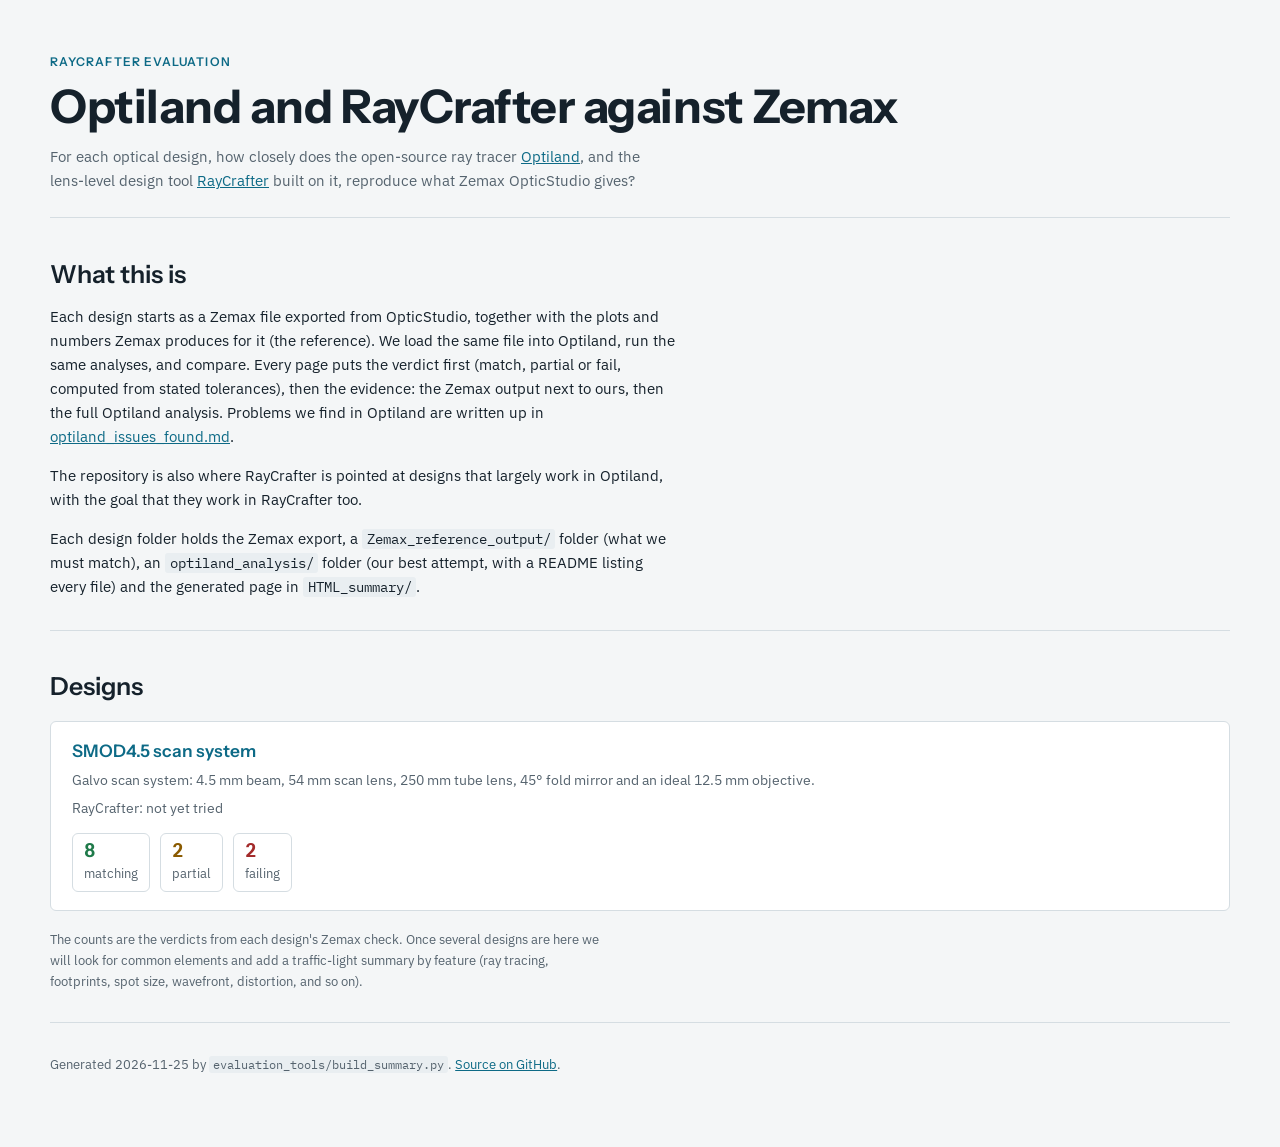
==== index.html @ a4d0779a "Set up evaluation repo with SMOD4.5 design, summary builder and landing page Co-Authored-By: Claude " ====
<!doctype html>
<html lang="en">
<head>
<meta charset="utf-8">
<meta name="viewport" content="width=device-width,initial-scale=1,viewport-fit=cover">
<title>Optiland and RayCrafter against Zemax</title>
<link rel="preconnect" href="https://fonts.googleapis.com">
<link rel="preconnect" href="https://fonts.gstatic.com" crossorigin>
<link rel="stylesheet" href="https://fonts.googleapis.com/css2?family=Instrument+Sans:wght@500;600;700&family=IBM+Plex+Sans:ital,wght@0,400;0,500;0,600;1,400&family=IBM+Plex+Mono:wght@400;500&display=swap">
<link rel="stylesheet" href="style.css">
</head>
<body>
<div class="wrap" style="grid-template-columns:minmax(0,1fr)">
<main>
<header class="top">
  <p class="eyebrow">RayCrafter evaluation</p>
  <h1>Optiland and RayCrafter against Zemax</h1>
  <p class="lede">For each optical design, how closely does the open-source ray tracer
  <a href="https://github.com/optiland/optiland">Optiland</a>, and the lens-level design tool
  <a href="https://github.com/raycrafter-optical-design/raycrafter">RayCrafter</a> built on it,
  reproduce what Zemax OpticStudio gives?</p>
</header>

<section id="about">
  <h2>What this is</h2>
  <p>Each design starts as a Zemax file exported from OpticStudio, together with the plots and numbers
  Zemax produces for it (the reference). We load the same file into Optiland, run the same analyses,
  and compare. Every page puts the verdict first (match, partial or fail, computed from stated
  tolerances), then the evidence: the Zemax output next to ours, then the full Optiland analysis.
  Problems we find in Optiland are written up in
  <a href="https://github.com/raycrafter-optical-design/evaluation/blob/main/optiland_issues_found.md">optiland_issues_found.md</a>.</p>
  <p>The repository is also where RayCrafter is pointed at designs that largely work in Optiland, with
  the goal that they work in RayCrafter too.</p>
  <p>Each design folder holds the Zemax export, a <code>Zemax_reference_output/</code> folder (what we
  must match), an <code>optiland_analysis/</code> folder (our best attempt, with a README listing every
  file) and the generated page in <code>HTML_summary/</code>.</p>
</section>

<section id="designs">
  <h2>Designs</h2>
  <div class="cards">
    <div class="card"><h3><a href="designs/SMOD4.5/HTML_summary/index.html">SMOD4.5 scan system</a></h3>
      <p>Galvo scan system: 4.5 mm beam, 54 mm scan lens, 250 mm tube lens, 45° fold mirror and an ideal 12.5 mm objective.</p>
      <p>RayCrafter: not yet tried</p>
      <div class="tally"><div><b style="color:var(--ok)">8</b><span>matching</span></div><div><b style="color:var(--warn)">2</b><span>partial</span></div><div><b style="color:var(--bad)">2</b><span>failing</span></div></div></div>
  </div>
  <p style="font-size:13px;color:var(--muted)">The counts are the verdicts from each design's Zemax check.
  Once several designs are here we will look for common elements and add a traffic-light summary by
  feature (ray tracing, footprints, spot size, wavefront, distortion, and so on).</p>
</section>

<footer>Generated 2026-11-25 by <code>evaluation_tools/build_summary.py</code>.
<a href="https://github.com/raycrafter-optical-design/evaluation">Source on GitHub</a>.</footer>
</main>
</div>
</body>
</html>
---- style.css ----
/* Shared style for the evaluation pages: lab-report column, white figure plates, ok/warn/bad chips. */
:root {
  --bg: #f4f6f7;
  --surface: #ffffff;
  --ink: #15212b;
  --muted: #55636e;
  --rule: #d5dde2;
  --accent: #0d6a86;
  --ok: #1f7a4a;   --ok-bg: #e2f2e9;
  --warn: #8a5a00; --warn-bg: #fbefd5;
  --bad: #a32a2a;  --bad-bg: #f8e1e1;
  --plate: #ffffff;
  --w85: #1a8a3c; --w94: #2b58c9; --w110: #d03a2f;
  --code-bg: #e9eef1;
  --font-display: "Instrument Sans", "Helvetica Neue", Arial, sans-serif;
  --font-body: "IBM Plex Sans", "Helvetica Neue", Arial, sans-serif;
  --font-mono: "IBM Plex Mono", ui-monospace, Menlo, Consolas, monospace;
}
@media (prefers-color-scheme: dark) {
  :root:not([data-theme="light"]) {
    --bg: #0f1519; --surface: #172026; --ink: #e2e9ed; --muted: #9aa9b3; --rule: #2a3741;
    --accent: #5db8d4;
    --ok: #7fd3a3; --ok-bg: #173527; --warn: #f0c46a; --warn-bg: #3a2f14; --bad: #f19a9a; --bad-bg: #3d1d1d;
    --plate: #f4f6f7; --code-bg: #1f2a31;
    --w85: #4fd078; --w94: #7b9cff; --w110: #ff7b6e;
    color-scheme: dark;
  }
}
:root[data-theme="dark"] {
  --bg: #0f1519; --surface: #172026; --ink: #e2e9ed; --muted: #9aa9b3; --rule: #2a3741;
  --accent: #5db8d4;
  --ok: #7fd3a3; --ok-bg: #173527; --warn: #f0c46a; --warn-bg: #3a2f14; --bad: #f19a9a; --bad-bg: #3d1d1d;
  --plate: #f4f6f7; --code-bg: #1f2a31;
    --w85: #4fd078; --w94: #7b9cff; --w110: #ff7b6e;
  color-scheme: dark;
}
* { box-sizing: border-box; }
body {
  background: var(--bg); color: var(--ink);
  font: 15px/1.6 var(--font-body);
  padding-left: max(16px, env(safe-area-inset-left, 0px));
  padding-right: max(16px, env(safe-area-inset-right, 0px));
  padding-block: 0 4rem;
}
a { color: var(--accent); }
a:focus-visible, button:focus-visible, summary:focus-visible { outline: 2px solid var(--accent); outline-offset: 2px; }
.wrap { max-width: 1180px; margin: 0 auto; display: grid; grid-template-columns: 210px minmax(0, 1fr); gap: 3rem; }
@media (max-width: 900px) { .wrap { grid-template-columns: minmax(0, 1fr); gap: 0; } .rail { display: none; } }
.rail { position: sticky; top: env(safe-area-inset-top, 0px); align-self: start; padding-top: 3.2rem; font-size: 13px; }
.rail p { font: 600 11px/1 var(--font-display); letter-spacing: .08em; text-transform: uppercase; color: var(--muted); margin: 0 0 .8rem; }
.rail ol { list-style: none; margin: 0; padding: 0; display: grid; gap: .35rem; }
.rail a { color: var(--ink); text-decoration: none; display: flex; gap: .5rem; align-items: baseline; }
.rail a:hover { color: var(--accent); }
.rail .dot { width: 7px; height: 7px; border-radius: 50%; flex: none; transform: translateY(-1px); }
main { min-width: 0; }
header.top { padding-block: 3rem 1.5rem; border-bottom: 1px solid var(--rule); }
.eyebrow { font: 600 12px/1 var(--font-display); letter-spacing: .09em; text-transform: uppercase; color: var(--accent); margin: 0 0 .9rem; }
h1 { font: 700 clamp(2rem, 5vw, 2.9rem)/1.08 var(--font-display); margin: 0 0 .8rem; text-wrap: balance; letter-spacing: -.01em; }
h2 { font: 600 1.55rem/1.2 var(--font-display); margin: 0 0 .4rem; text-wrap: balance; }
h3 { font: 600 1.08rem/1.3 var(--font-display); margin: 1.6rem 0 .5rem; }
.lede { max-width: 66ch; color: var(--muted); margin: 0; }
.meta { display: flex; flex-wrap: wrap; gap: .4rem 1.4rem; margin-top: 1.2rem; font: 13px/1.4 var(--font-mono); color: var(--muted); }
.meta b { color: var(--ink); font-weight: 500; }
section { padding-block: 2.6rem 1rem; border-bottom: 1px solid var(--rule); scroll-margin-top: 1rem; }
section > p, section > ul, .prose { max-width: 70ch; }
.req { font: 13px/1.4 var(--font-mono); color: var(--muted); margin: 0 0 1rem; }
.chip { display: inline-flex; align-items: center; gap: .35rem; font: 600 11.5px/1 var(--font-display); letter-spacing: .05em; text-transform: uppercase; padding: .38rem .55rem; border-radius: 4px; white-space: nowrap; }
.chip.ok { color: var(--ok); background: var(--ok-bg); }
.chip.warn { color: var(--warn); background: var(--warn-bg); }
.chip.bad { color: var(--bad); background: var(--bad-bg); }
.title-row { display: flex; flex-wrap: wrap; align-items: center; gap: .6rem 1rem; margin-bottom: .3rem; }
.scroll { overflow-x: auto; }
table { border-collapse: collapse; width: 100%; font-size: 13.5px; }
th, td { text-align: left; padding: .55rem .7rem; border-bottom: 1px solid var(--rule); vertical-align: top; }
th { font: 600 11.5px/1.2 var(--font-display); letter-spacing: .06em; text-transform: uppercase; color: var(--muted); }
td.num, th.num { text-align: right; font-family: var(--font-mono); font-variant-numeric: tabular-nums; }
td.mono { font-family: var(--font-mono); font-size: 12.5px; }
.status-table td:first-child { font-weight: 500; }
.status-table td:last-child { color: var(--muted); }
.findings { display: grid; grid-template-columns: repeat(auto-fit, minmax(220px, 1fr)); gap: 1px; background: var(--rule); border: 1px solid var(--rule); border-radius: 6px; overflow: hidden; margin: 1.6rem 0 .4rem; }
.finding { background: var(--surface); padding: 1rem 1.1rem; min-width: 0; }
.finding .v { font: 600 1.45rem/1.1 var(--font-display); font-variant-numeric: tabular-nums; }
.finding .v small { font-size: .95rem; font-weight: 500; color: var(--muted); }
.finding .k { font-size: 13px; color: var(--muted); margin-top: .35rem; }
figure { margin: 1.2rem 0 1.6rem; }
figure .plate { background: var(--plate); border: 1px solid var(--rule); border-radius: 6px; padding: .6rem; }
figure img { display: block; width: 100%; height: auto; }
figcaption { font-size: 13px; color: var(--muted); margin-top: .55rem; max-width: 75ch; }
.two { display: grid; grid-template-columns: repeat(auto-fit, minmax(300px, 1fr)); gap: 1rem; }
.two figure { margin: .6rem 0; }
.callout { border: 1px solid var(--rule); border-left: 4px solid var(--bad); background: var(--surface); padding: 1rem 1.2rem; border-radius: 4px; max-width: 78ch; margin: 1rem 0; }
.callout.warn { border-left-color: var(--warn); }
.callout.info { border-left-color: var(--accent); }
.callout p { margin: .3rem 0; }
.callout strong.h { font-family: var(--font-display); display: block; margin-bottom: .2rem; }
details { border: 1px dashed var(--bad); border-radius: 6px; padding: .7rem 1rem; margin: 1rem 0; background: var(--surface); }
details summary { cursor: pointer; font: 600 14px/1.4 var(--font-display); color: var(--bad); }
details figure { opacity: .9; }
code, kbd { font-family: var(--font-mono); font-size: .9em; background: var(--code-bg); padding: .08em .35em; border-radius: 3px; }
pre { font: 13px/1.5 var(--font-mono); background: var(--code-bg); padding: 1rem; border-radius: 6px; overflow-x: auto; }
#viewer { position: relative; width: 100%; aspect-ratio: 16 / 9; max-width: 100%; border: 1px solid var(--rule); border-radius: 6px; overflow: hidden; background: #dfe7ec; }
#viewer img, #viewer canvas { position: absolute; inset: 0; width: 100%; height: 100%; object-fit: cover; display: block; }
#viewer .hint { position: absolute; left: .6rem; bottom: .6rem; font: 12px/1.3 var(--font-mono); background: rgba(255,255,255,.85); color: #15212b; padding: .3rem .5rem; border-radius: 4px; }
.viewer-bar { display: flex; flex-wrap: wrap; gap: .5rem; margin-top: .6rem; }
.viewer-bar button { font: 500 13px/1 var(--font-body); color: var(--ink); background: var(--surface); border: 1px solid var(--rule); border-radius: 4px; padding: .45rem .7rem; cursor: pointer; }
.viewer-bar button:hover { border-color: var(--accent); color: var(--accent); }
.issue-list { display: grid; gap: .9rem; padding: 0; list-style: none; max-width: 78ch; }
.issue-list li { background: var(--surface); border: 1px solid var(--rule); border-radius: 6px; padding: .9rem 1.1rem; }
.issue-list li b { font-family: var(--font-display); }
footer { padding-top: 2rem; color: var(--muted); font-size: 13px; }
@media (prefers-reduced-motion: reduce) { * { scroll-behavior: auto !important; } }

/* Zemax-vs-Optiland check */
.tally { display: flex; flex-wrap: wrap; gap: .6rem; margin: 1.2rem 0 .4rem; }
.tally div { background: var(--surface); border: 1px solid var(--rule); border-radius: 6px; padding: .7rem 1rem; min-width: 150px; }
.tally b { display: block; font: 600 1.6rem/1.1 var(--font-display); font-variant-numeric: tabular-nums; }
.tally span { font-size: 13px; color: var(--muted); }
.pair { display: grid; grid-template-columns: repeat(auto-fit, minmax(300px, 1fr)); gap: 1rem; margin: 1rem 0; }
.pair figure { margin: 0; min-width: 0; }
.chart { background: var(--surface); border: 1px solid var(--rule); border-radius: 6px; padding: .6rem; margin: 1rem 0; }
.chart svg { display: block; width: 100%; height: auto; }
.legend { display: flex; flex-wrap: wrap; gap: .4rem 1.2rem; font-size: 13px; margin: .2rem .4rem .6rem; color: var(--muted); }
.legend i { display: inline-block; width: 22px; height: 0; border-top: 2.5px solid; vertical-align: middle; margin-right: .4rem; }
.tick { font: 11px var(--font-mono); fill: var(--muted); }
.axl { font: 12px var(--font-body); fill: var(--muted); }
.callout.ok { border-left-color: var(--ok); }
.src { font-size: 12px; color: var(--muted); display: block; font-weight: 400; }
/* Landing page */
.cards { display: grid; grid-template-columns: repeat(auto-fit, minmax(300px, 1fr)); gap: 1rem; margin: 1.2rem 0; }
.card { background: var(--surface); border: 1px solid var(--rule); border-radius: 6px; padding: 1.1rem 1.3rem; }
.card h3 { margin: 0 0 .4rem; }
.card h3 a { text-decoration: none; }
.card p { margin: .4rem 0; color: var(--muted); font-size: 14px; }
.card .tally { margin: .8rem 0 0; }
.card .tally div { min-width: 0; padding: .4rem .7rem; }
.card .tally b { font-size: 1.2rem; }
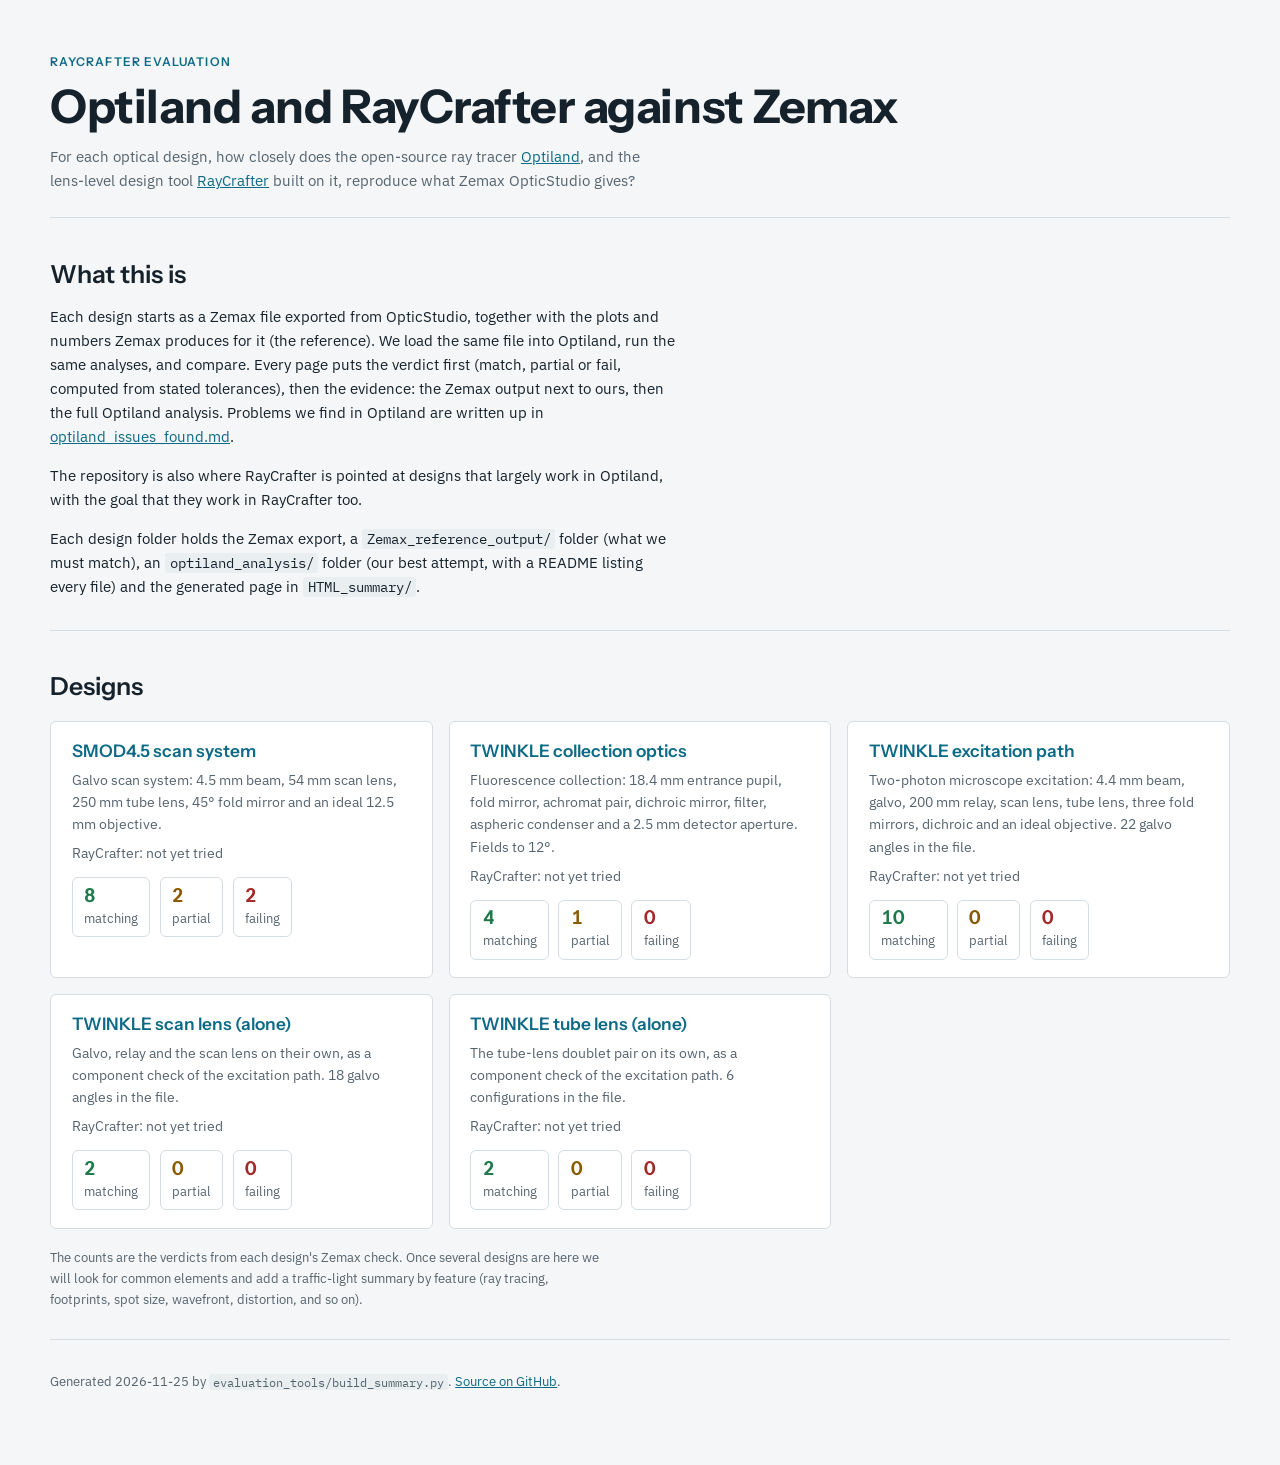
==== commit 86a9eec7: "Add four TWINKLE designs with a generic Optiland-vs-Zemax analysis Refs #1. Copies the excitation pa" ====
--- a/index.html
+++ b/index.html
@@ -43,6 +43,22 @@
       <p>Galvo scan system: 4.5 mm beam, 54 mm scan lens, 250 mm tube lens, 45° fold mirror and an ideal 12.5 mm objective.</p>
       <p>RayCrafter: not yet tried</p>
       <div class="tally"><div><b style="color:var(--ok)">8</b><span>matching</span></div><div><b style="color:var(--warn)">2</b><span>partial</span></div><div><b style="color:var(--bad)">2</b><span>failing</span></div></div></div>
+    <div class="card"><h3><a href="designs/twinkle_collection/HTML_summary/index.html">TWINKLE collection optics</a></h3>
+      <p>Fluorescence collection: 18.4 mm entrance pupil, fold mirror, achromat pair, dichroic mirror, filter, aspheric condenser and a 2.5 mm detector aperture. Fields to 12°.</p>
+      <p>RayCrafter: not yet tried</p>
+      <div class="tally"><div><b style="color:var(--ok)">4</b><span>matching</span></div><div><b style="color:var(--warn)">1</b><span>partial</span></div><div><b style="color:var(--bad)">0</b><span>failing</span></div></div></div>
+    <div class="card"><h3><a href="designs/twinkle_excitation/HTML_summary/index.html">TWINKLE excitation path</a></h3>
+      <p>Two-photon microscope excitation: 4.4 mm beam, galvo, 200 mm relay, scan lens, tube lens, three fold mirrors, dichroic and an ideal objective. 22 galvo angles in the file.</p>
+      <p>RayCrafter: not yet tried</p>
+      <div class="tally"><div><b style="color:var(--ok)">10</b><span>matching</span></div><div><b style="color:var(--warn)">0</b><span>partial</span></div><div><b style="color:var(--bad)">0</b><span>failing</span></div></div></div>
+    <div class="card"><h3><a href="designs/twinkle_scan_lens/HTML_summary/index.html">TWINKLE scan lens (alone)</a></h3>
+      <p>Galvo, relay and the scan lens on their own, as a component check of the excitation path. 18 galvo angles in the file.</p>
+      <p>RayCrafter: not yet tried</p>
+      <div class="tally"><div><b style="color:var(--ok)">2</b><span>matching</span></div><div><b style="color:var(--warn)">0</b><span>partial</span></div><div><b style="color:var(--bad)">0</b><span>failing</span></div></div></div>
+    <div class="card"><h3><a href="designs/twinkle_tube_lens/HTML_summary/index.html">TWINKLE tube lens (alone)</a></h3>
+      <p>The tube-lens doublet pair on its own, as a component check of the excitation path. 6 configurations in the file.</p>
+      <p>RayCrafter: not yet tried</p>
+      <div class="tally"><div><b style="color:var(--ok)">2</b><span>matching</span></div><div><b style="color:var(--warn)">0</b><span>partial</span></div><div><b style="color:var(--bad)">0</b><span>failing</span></div></div></div>
   </div>
   <p style="font-size:13px;color:var(--muted)">The counts are the verdicts from each design's Zemax check.
   Once several designs are here we will look for common elements and add a traffic-light summary by
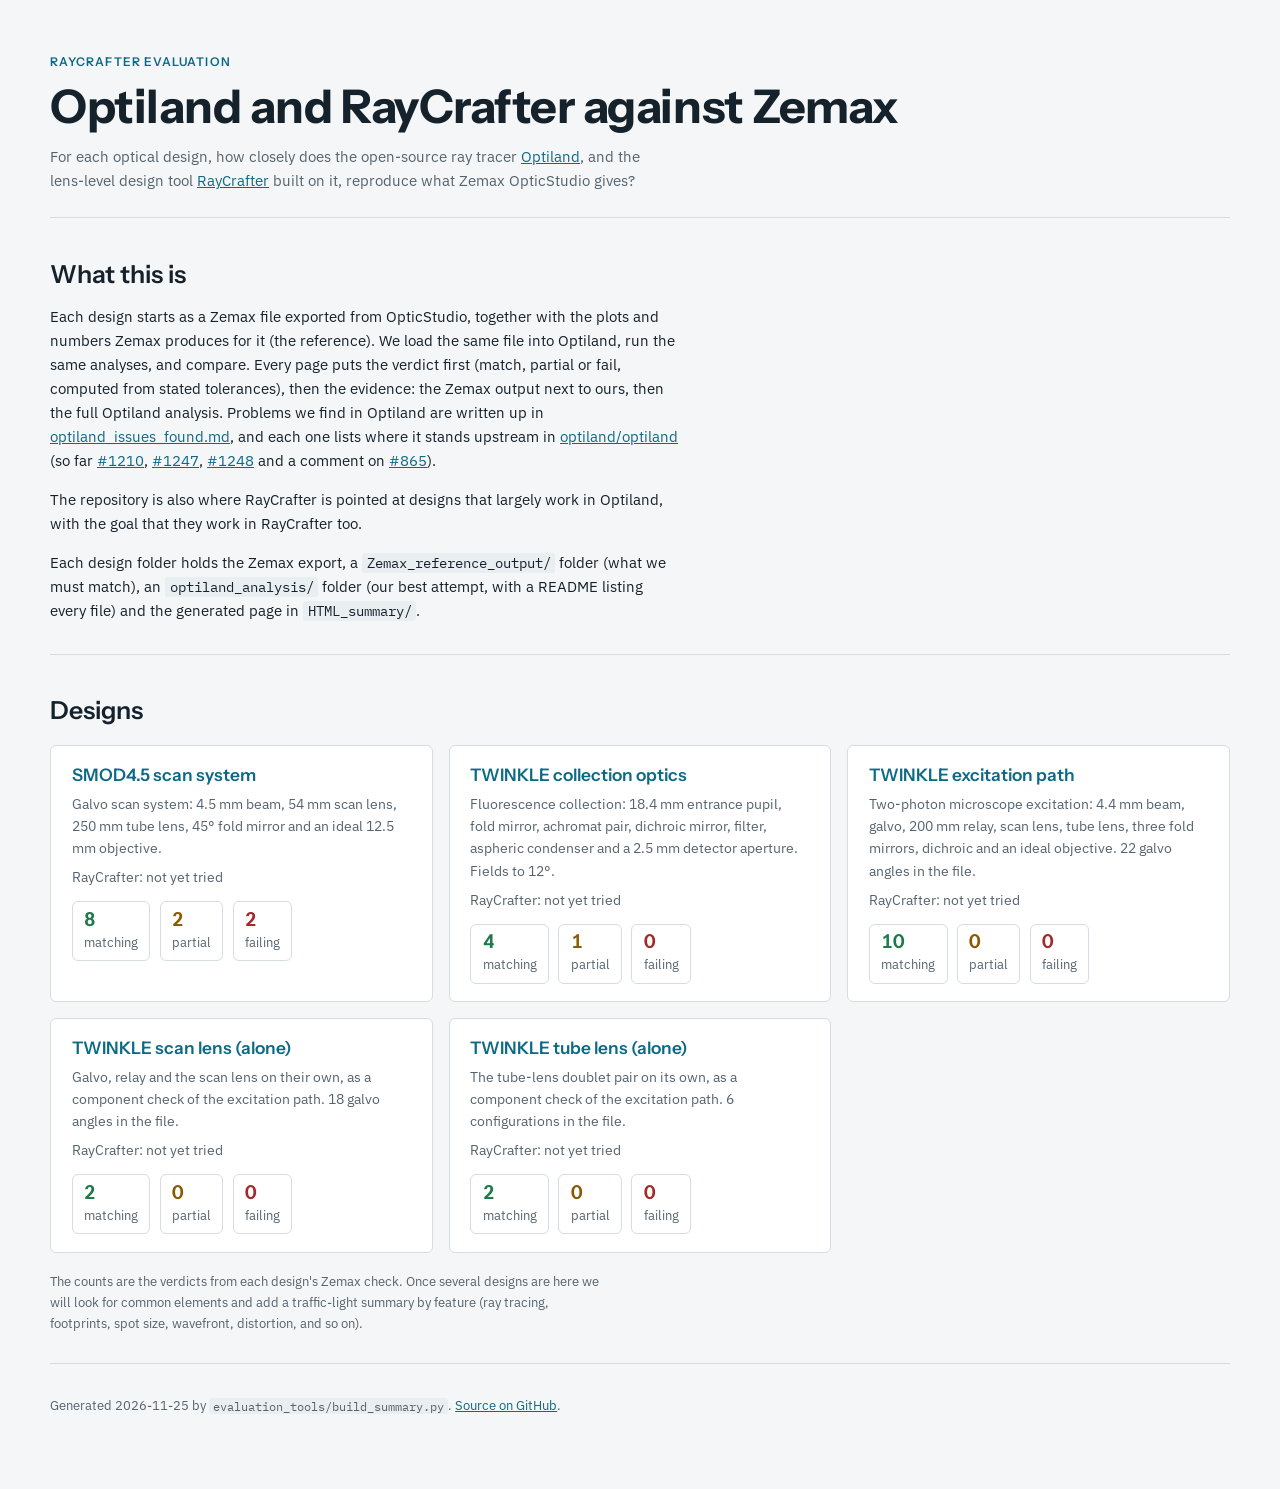
==== commit 0b6133cd: "Link local issues to upstream optiland issues on every page upstream_issues.json maps each local iss" ====
--- a/index.html
+++ b/index.html
@@ -28,7 +28,7 @@
   and compare. Every page puts the verdict first (match, partial or fail, computed from stated
   tolerances), then the evidence: the Zemax output next to ours, then the full Optiland analysis.
   Problems we find in Optiland are written up in
-  <a href="https://github.com/raycrafter-optical-design/evaluation/blob/main/optiland_issues_found.md">optiland_issues_found.md</a>.</p>
+  <a href="https://github.com/raycrafter-optical-design/evaluation/blob/main/optiland_issues_found.md">optiland_issues_found.md</a>, and each one lists where it stands upstream in <a href="https://github.com/optiland/optiland/issues">optiland/optiland</a> (so far <a href="https://github.com/optiland/optiland/issues/1210">#1210</a>, <a href="https://github.com/optiland/optiland/issues/1247">#1247</a>, <a href="https://github.com/optiland/optiland/issues/1248">#1248</a> and a comment on <a href="https://github.com/optiland/optiland/issues/865">#865</a>).</p>
   <p>The repository is also where RayCrafter is pointed at designs that largely work in Optiland, with
   the goal that they work in RayCrafter too.</p>
   <p>Each design folder holds the Zemax export, a <code>Zemax_reference_output/</code> folder (what we
